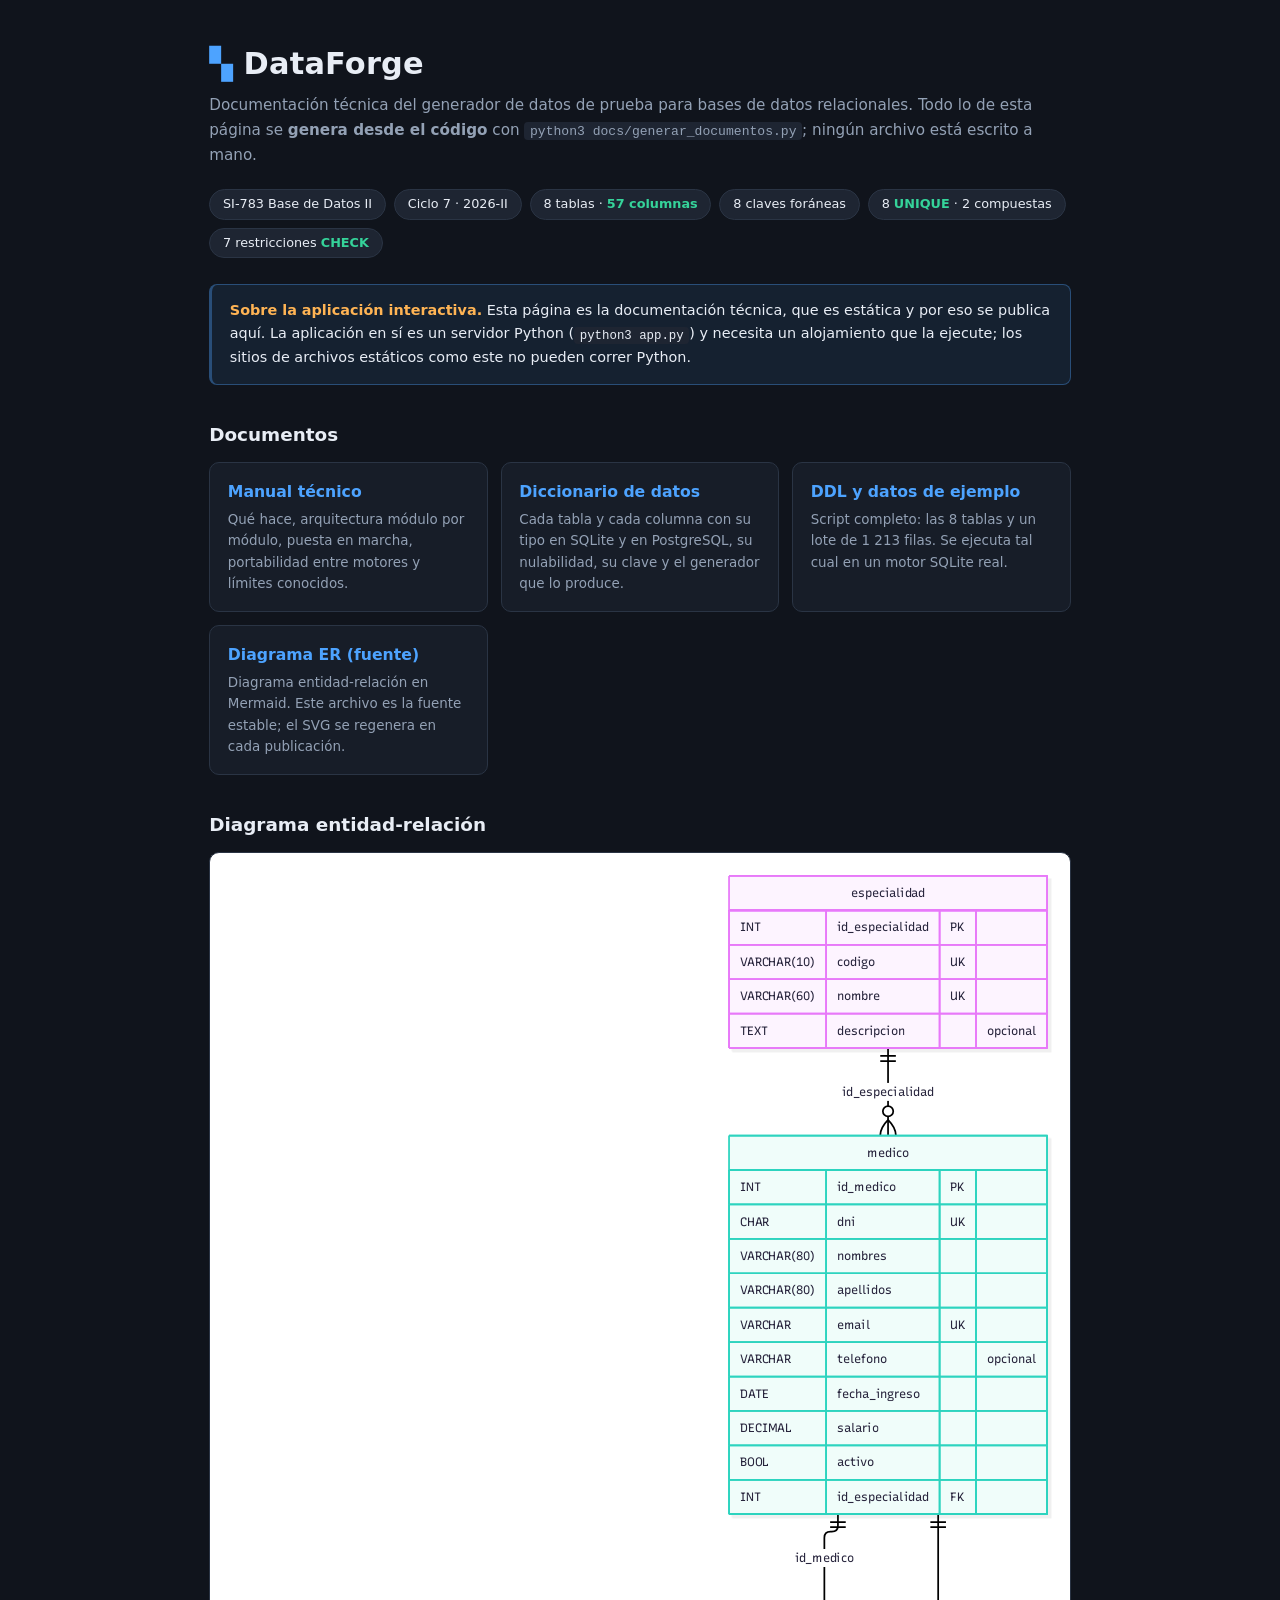
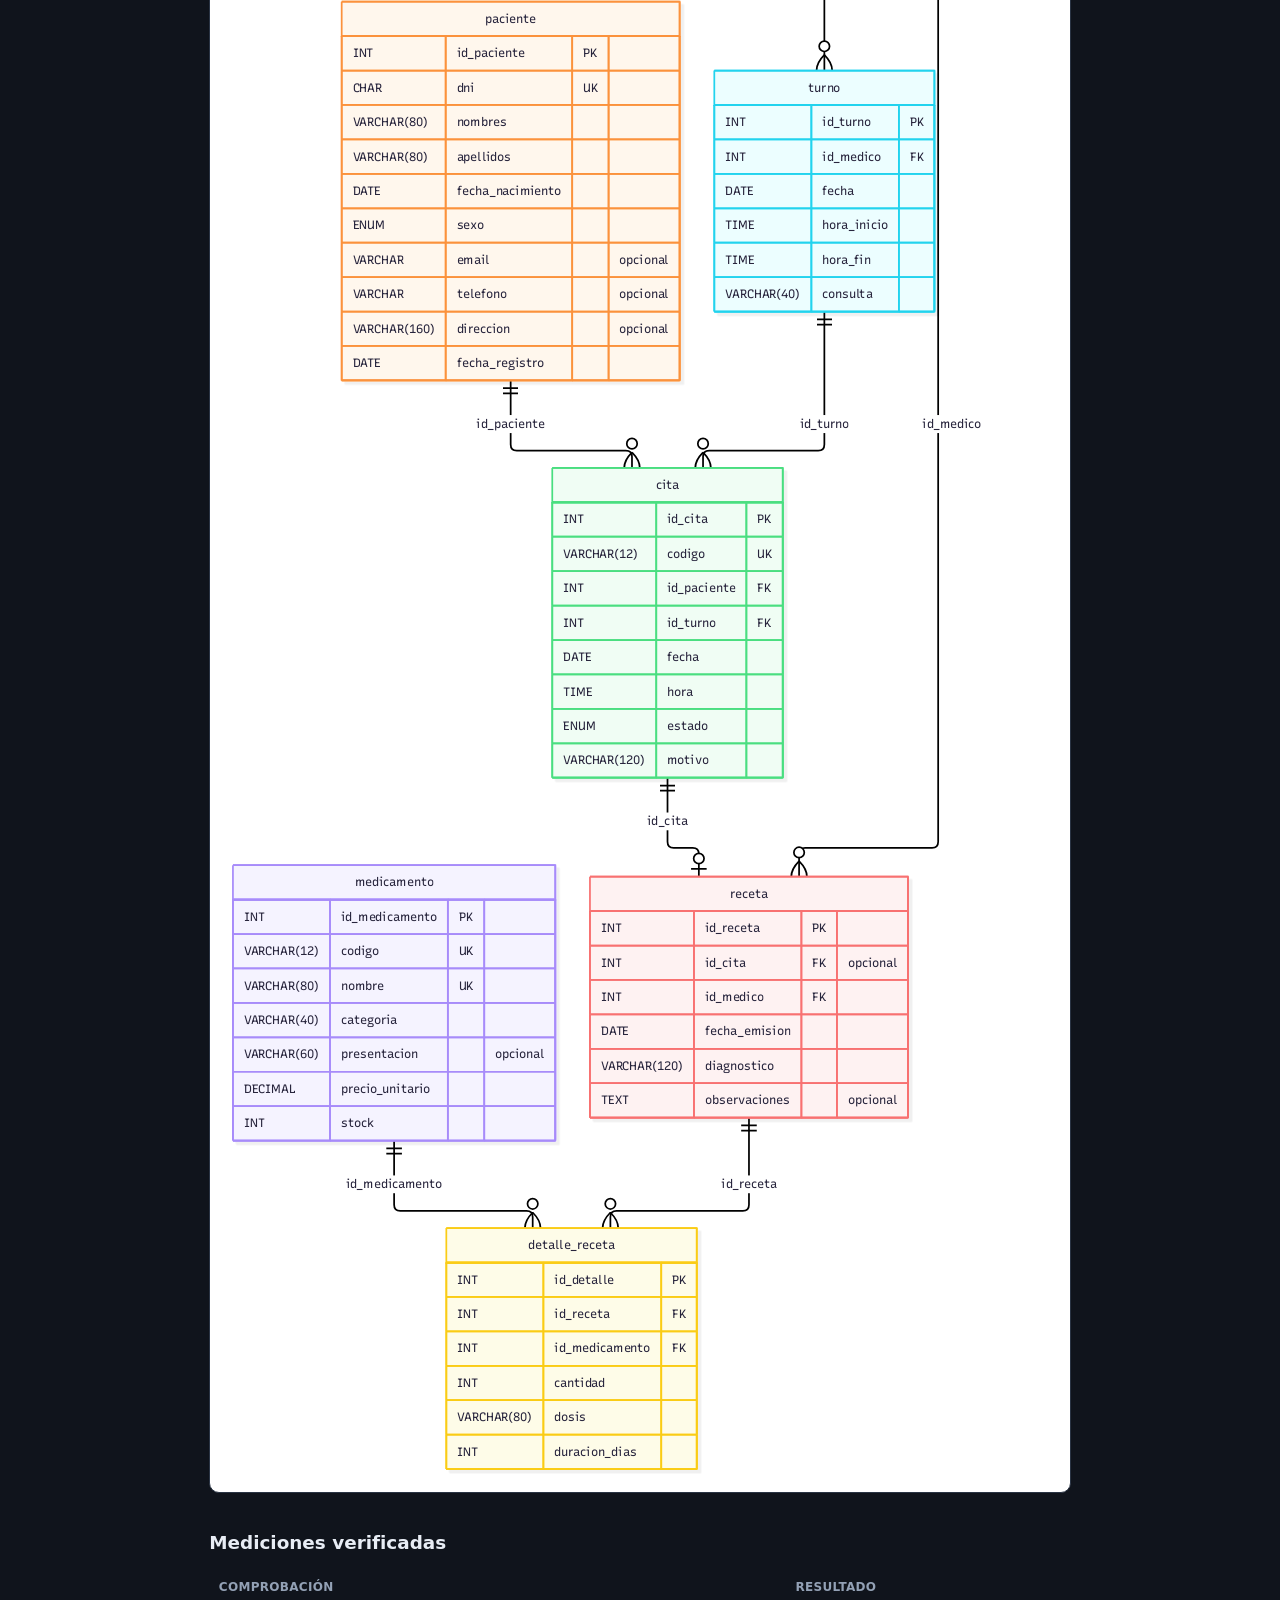
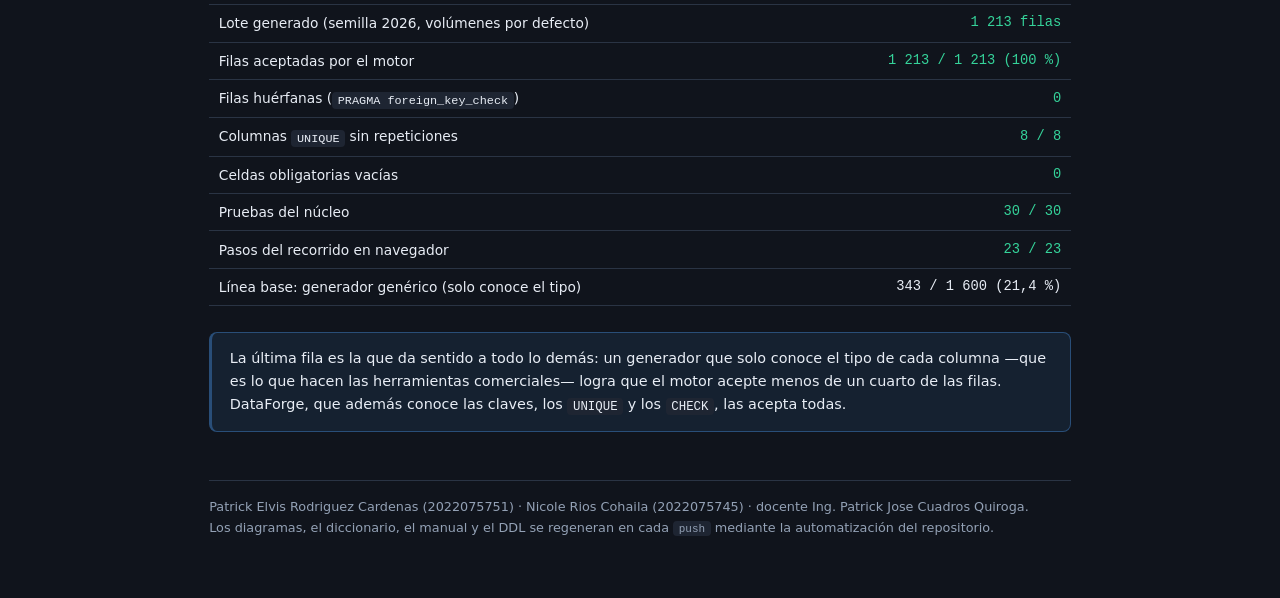
==== docs/index.html @ af7cd3f3 "Publica la documentacion tecnica en Surge - docs/index.html: portada de la documentacion publicada, " ====
<!DOCTYPE html>
<html lang="es">
<head>
<meta charset="utf-8">
<meta name="viewport" content="width=device-width, initial-scale=1">
<title>DataForge · documentación técnica</title>
<meta name="description" content="Documentación técnica generada desde el código de DataForge, generador de datos de prueba para bases de datos. SI-783 Base de Datos II.">
<style>
  :root {
    --fondo: #10141c; --panel: #171d28; --panel-2: #1e2532; --borde: #2a3444;
    --texto: #e8edf5; --tenue: #93a1b5; --acento: #4da3ff; --verde: #35d39a;
    --alerta: #ffb454;
  }
  * { box-sizing: border-box; }
  body {
    margin: 0; background: var(--fondo); color: var(--texto);
    font-family: system-ui, -apple-system, "Segoe UI", Roboto, sans-serif; line-height: 1.6;
  }
  a { color: var(--acento); }
  .caja { max-width: 900px; margin: 0 auto; padding: 2.5rem 1.2rem 4rem; }
  h1 { margin: 0; font-size: 1.9rem; letter-spacing: .2px; }
  h1::before { content: "▚ "; color: var(--acento); }
  h2 { font-size: 1.15rem; margin: 2.2rem 0 .8rem; }
  .sub { color: var(--tenue); margin: .3rem 0 0; font-size: .95rem; }
  .meta {
    display: flex; gap: .5rem; flex-wrap: wrap; margin: 1.4rem 0 0;
  }
  .pastilla {
    background: var(--panel-2); border: 1px solid var(--borde);
    border-radius: 999px; padding: .25rem .8rem; font-size: .8rem;
  }
  .pastilla b { color: var(--verde); }
  .nota {
    background: rgba(77,163,255,.09); border: 1px solid rgba(77,163,255,.35);
    border-left-width: 3px; border-radius: 8px; padding: .9rem 1.1rem;
    margin: 1.6rem 0; font-size: .9rem; color: var(--texto);
  }
  .nota.alerta {
    background: rgba(255,180,84,.09); border-color: rgba(255,180,84,.4);
  }
  .nota strong { color: var(--alerta); }
  .rejilla { display: grid; gap: .8rem; grid-template-columns: repeat(auto-fit, minmax(240px,1fr)); }
  .tarjeta {
    display: block; text-decoration: none; color: inherit;
    background: var(--panel); border: 1px solid var(--borde);
    border-radius: 10px; padding: 1rem 1.1rem; transition: border-color .15s, transform .15s;
  }
  .tarjeta:hover { border-color: var(--acento); transform: translateY(-1px); }
  .tarjeta h3 { margin: 0 0 .3rem; font-size: .98rem; color: var(--acento); }
  .tarjeta p { margin: 0; color: var(--tenue); font-size: .84rem; }
  .tabla { width: 100%; border-collapse: collapse; font-size: .86rem; margin-top: .5rem; }
  .tabla th, .tabla td { text-align: left; padding: .45rem .6rem; border-bottom: 1px solid var(--borde); }
  .tabla th { color: var(--tenue); font-size: .75rem; text-transform: uppercase; letter-spacing: .3px; }
  .tabla td.num { text-align: right; font-family: ui-monospace, monospace; }
  .ok { color: var(--verde); }
  .diagrama {
    background: #fff; border: 1px solid var(--borde); border-radius: 10px;
    padding: 1rem; margin-top: .8rem; overflow: auto;
  }
  .diagrama img, .diagrama object { max-width: 100%; height: auto; display: block; margin: 0 auto; }
  footer { color: var(--tenue); font-size: .8rem; margin-top: 3rem; border-top: 1px solid var(--borde); padding-top: 1rem; }
  code { background: var(--panel-2); padding: .1rem .35rem; border-radius: 4px; font-size: .86em; }
</style>
</head>
<body>
<div class="caja">

  <h1>DataForge</h1>
  <p class="sub">Documentación técnica del generador de datos de prueba para bases de
     datos relacionales. Todo lo de esta página se <strong>genera desde el código</strong>
     con <code>python3 docs/generar_documentos.py</code>; ningún archivo está escrito a mano.</p>

  <div class="meta">
    <span class="pastilla">SI-783 Base de Datos II</span>
    <span class="pastilla">Ciclo 7 · 2026-II</span>
    <span class="pastilla">8 tablas · <b>57 columnas</b></span>
    <span class="pastilla">8 claves foráneas</span>
    <span class="pastilla">8 <b>UNIQUE</b> · 2 compuestas</span>
    <span class="pastilla">7 restricciones <b>CHECK</b></span>
  </div>

  <div class="nota">
    <strong>Sobre la aplicación interactiva.</strong> Esta página es la documentación
    técnica, que es estática y por eso se publica aquí. La aplicación en sí es un
    servidor Python (<code>python3 app.py</code>) y necesita un alojamiento que la
    ejecute; los sitios de archivos estáticos como este no pueden correr Python.
  </div>

  <h2>Documentos</h2>
  <div class="rejilla">
    <a class="tarjeta" href="manual-tecnico.md">
      <h3>Manual técnico</h3>
      <p>Qué hace, arquitectura módulo por módulo, puesta en marcha, portabilidad entre
         motores y límites conocidos.</p>
    </a>
    <a class="tarjeta" href="diccionario-datos.md">
      <h3>Diccionario de datos</h3>
      <p>Cada tabla y cada columna con su tipo en SQLite y en PostgreSQL, su nulabilidad,
         su clave y el generador que lo produce.</p>
    </a>
    <a class="tarjeta" href="ddl.sql">
      <h3>DDL y datos de ejemplo</h3>
      <p>Script completo: las 8 tablas y un lote de 1 213 filas. Se ejecuta tal cual en
         un motor SQLite real.</p>
    </a>
    <a class="tarjeta" href="diagrama-er.mmd">
      <h3>Diagrama ER (fuente)</h3>
      <p>Diagrama entidad-relación en Mermaid. Este archivo es la fuente estable; el SVG
         se regenera en cada publicación.</p>
    </a>
  </div>

  <h2>Diagrama entidad-relación</h2>
  <div class="diagrama">
    <img src="diagrama-er.svg" alt="Diagrama entidad-relación del esquema EPSIS Salud:
         8 entidades con sus columnas, claves primarias, foráneas y únicas, y sus
         ocho relaciones.">
  </div>

  <h2>Mediciones verificadas</h2>
  <table class="tabla">
    <thead><tr><th>Comprobación</th><th>Resultado</th></tr></thead>
    <tbody>
      <tr><td>Lote generado (semilla 2026, volúmenes por defecto)</td><td class="num ok">1 213 filas</td></tr>
      <tr><td>Filas aceptadas por el motor</td><td class="num ok">1 213 / 1 213 (100 %)</td></tr>
      <tr><td>Filas huérfanas (<code>PRAGMA foreign_key_check</code>)</td><td class="num ok">0</td></tr>
      <tr><td>Columnas <code>UNIQUE</code> sin repeticiones</td><td class="num ok">8 / 8</td></tr>
      <tr><td>Celdas obligatorias vacías</td><td class="num ok">0</td></tr>
      <tr><td>Pruebas del núcleo</td><td class="num ok">30 / 30</td></tr>
      <tr><td>Pasos del recorrido en navegador</td><td class="num ok">23 / 23</td></tr>
      <tr><td>Línea base: generador genérico (solo conoce el tipo)</td><td class="num">343 / 1 600 (21,4 %)</td></tr>
    </tbody>
  </table>

  <div class="nota">
    La última fila es la que da sentido a todo lo demás: un generador que solo conoce
    el tipo de cada columna —que es lo que hacen las herramientas comerciales— logra
    que el motor acepte menos de un cuarto de las filas. DataForge, que además conoce
    las claves, los <code>UNIQUE</code> y los <code>CHECK</code>, las acepta todas.
  </div>

  <footer>
    Patrick Elvis Rodriguez Cardenas (2022075751) · Nicole Rios Cohaila (2022075745) ·
    docente Ing. Patrick Jose Cuadros Quiroga.<br>
    Los diagramas, el diccionario, el manual y el DDL se regeneran en cada
    <code>push</code> mediante la automatización del repositorio.
  </footer>

</div>
</body>
</html>
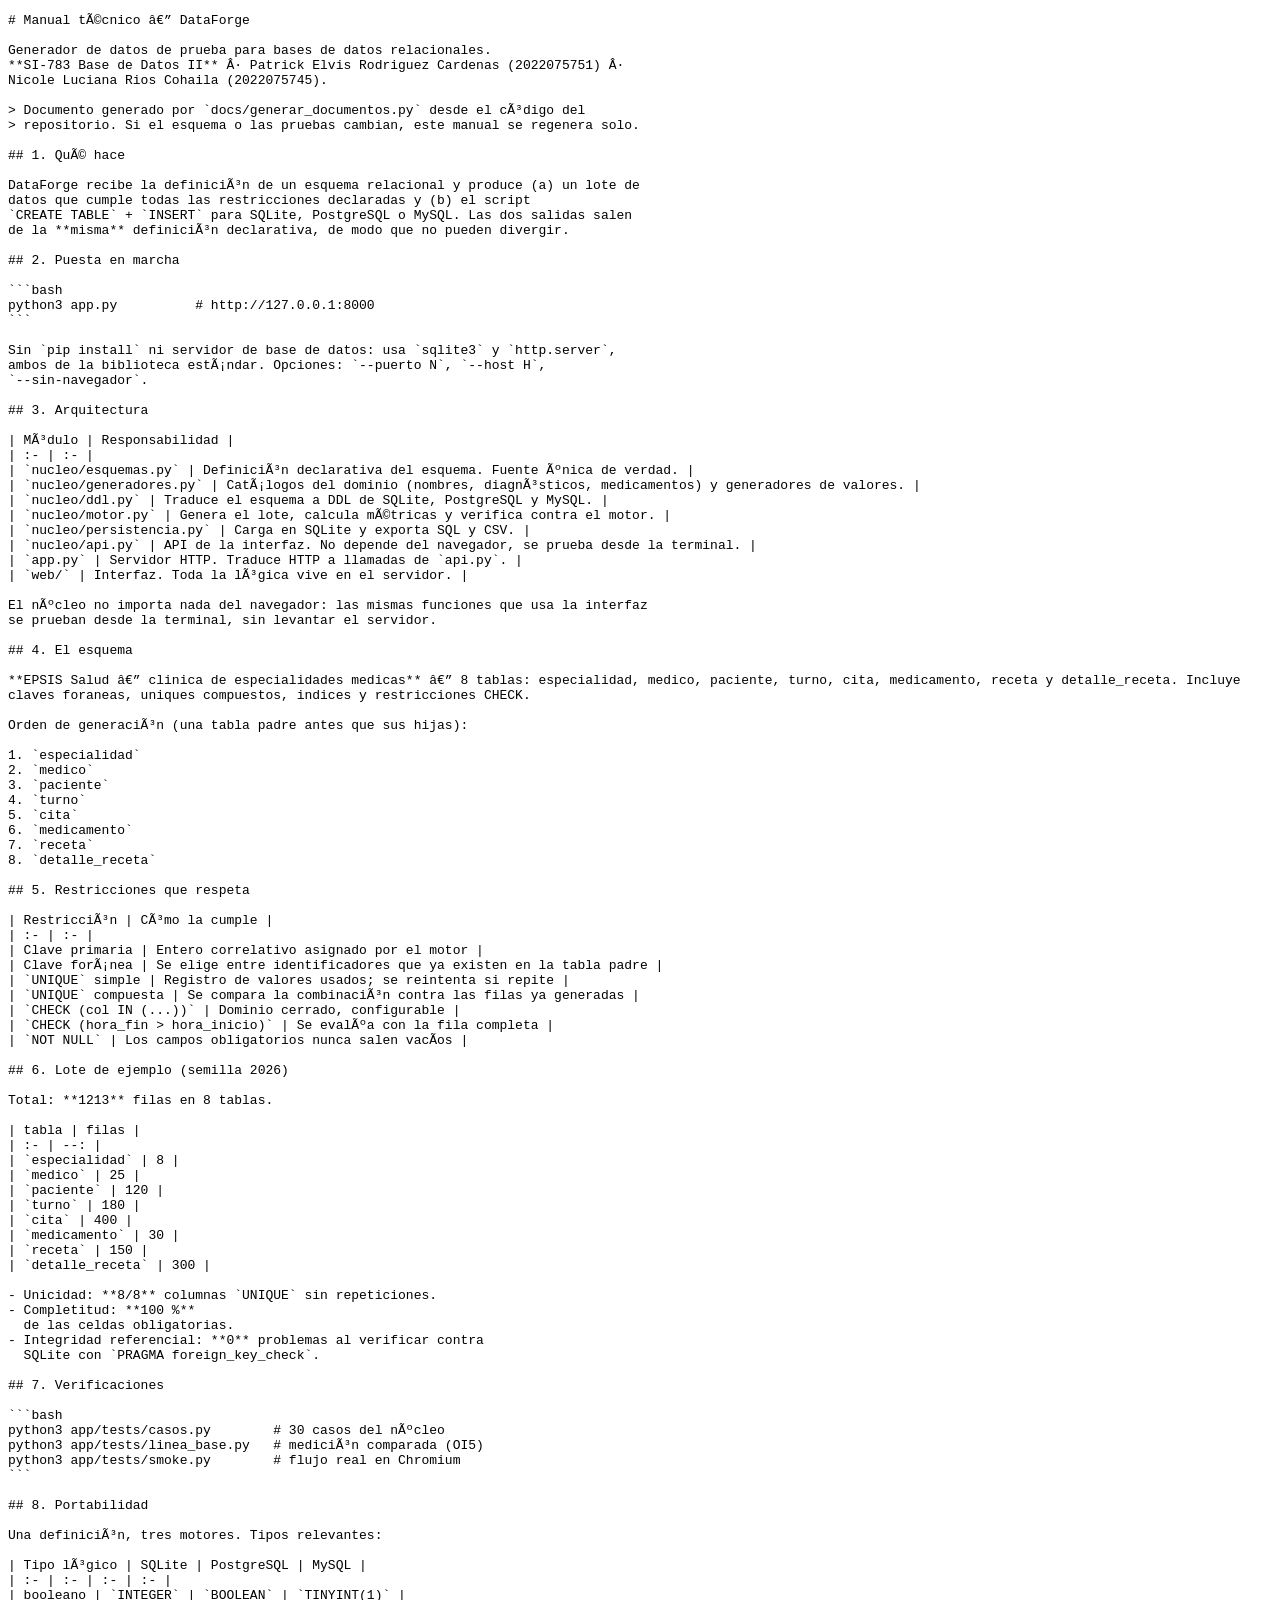
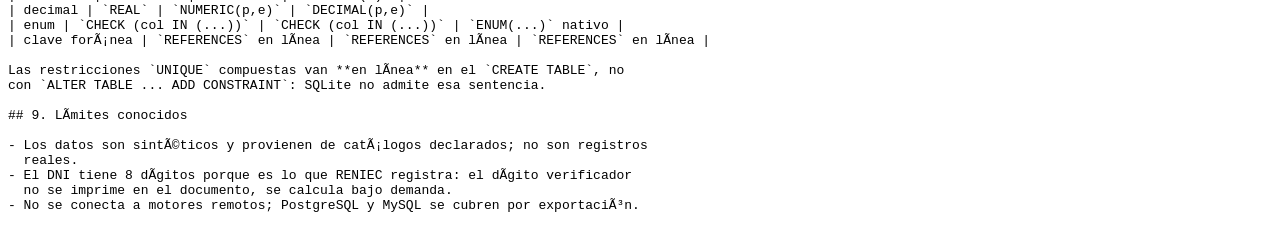
==== commit b407cf68: "Portada de la documentacion y ruta correcta de Chrome en CI - docs/index.html: portada para que la r" ====
--- a/docs/index.html
+++ b/docs/index.html
@@ -4,148 +4,43 @@
 <meta charset="utf-8">
 <meta name="viewport" content="width=device-width, initial-scale=1">
 <title>DataForge · documentación técnica</title>
-<meta name="description" content="Documentación técnica generada desde el código de DataForge, generador de datos de prueba para bases de datos. SI-783 Base de Datos II.">
+<meta name="description" content="Documentación técnica de DataForge, generador de datos de prueba para bases de datos relacionales. SI-783 Base de Datos II.">
+<meta http-equiv="refresh" content="1; url=./manual-tecnico.md">
 <style>
-  :root {
-    --fondo: #10141c; --panel: #171d28; --panel-2: #1e2532; --borde: #2a3444;
-    --texto: #e8edf5; --tenue: #93a1b5; --acento: #4da3ff; --verde: #35d39a;
-    --alerta: #ffb454;
+  :root { --fondo:#10141c; --texto:#e8edf5; --tenue:#93a1b5; --acento:#4da3ff; }
+  body {
+    margin:0; min-height:100vh; display:grid; place-items:center;
+    background:var(--fondo); color:var(--texto); text-align:center;
+    font-family: system-ui, -apple-system, "Segoe UI", Roboto, sans-serif;
   }
-  * { box-sizing: border-box; }
-  body {
-    margin: 0; background: var(--fondo); color: var(--texto);
-    font-family: system-ui, -apple-system, "Segoe UI", Roboto, sans-serif; line-height: 1.6;
+  main { padding: 2rem 1.2rem; max-width: 34rem; }
+  h1 { margin:0 0 .3rem; font-size:1.6rem; }
+  h1::before { content:"▚ "; color:var(--acento); }
+  p.sub { color:var(--tenue); margin:.2rem 0 1.4rem; font-size:.92rem; }
+  a.boton {
+    display:inline-block; background:var(--acento); color:#08111d; font-weight:600;
+    padding:.6rem 1.2rem; border-radius:8px; text-decoration:none;
   }
-  a { color: var(--acento); }
-  .caja { max-width: 900px; margin: 0 auto; padding: 2.5rem 1.2rem 4rem; }
-  h1 { margin: 0; font-size: 1.9rem; letter-spacing: .2px; }
-  h1::before { content: "▚ "; color: var(--acento); }
-  h2 { font-size: 1.15rem; margin: 2.2rem 0 .8rem; }
-  .sub { color: var(--tenue); margin: .3rem 0 0; font-size: .95rem; }
-  .meta {
-    display: flex; gap: .5rem; flex-wrap: wrap; margin: 1.4rem 0 0;
-  }
-  .pastilla {
-    background: var(--panel-2); border: 1px solid var(--borde);
-    border-radius: 999px; padding: .25rem .8rem; font-size: .8rem;
-  }
-  .pastilla b { color: var(--verde); }
-  .nota {
-    background: rgba(77,163,255,.09); border: 1px solid rgba(77,163,255,.35);
-    border-left-width: 3px; border-radius: 8px; padding: .9rem 1.1rem;
-    margin: 1.6rem 0; font-size: .9rem; color: var(--texto);
-  }
-  .nota.alerta {
-    background: rgba(255,180,84,.09); border-color: rgba(255,180,84,.4);
-  }
-  .nota strong { color: var(--alerta); }
-  .rejilla { display: grid; gap: .8rem; grid-template-columns: repeat(auto-fit, minmax(240px,1fr)); }
-  .tarjeta {
-    display: block; text-decoration: none; color: inherit;
-    background: var(--panel); border: 1px solid var(--borde);
-    border-radius: 10px; padding: 1rem 1.1rem; transition: border-color .15s, transform .15s;
-  }
-  .tarjeta:hover { border-color: var(--acento); transform: translateY(-1px); }
-  .tarjeta h3 { margin: 0 0 .3rem; font-size: .98rem; color: var(--acento); }
-  .tarjeta p { margin: 0; color: var(--tenue); font-size: .84rem; }
-  .tabla { width: 100%; border-collapse: collapse; font-size: .86rem; margin-top: .5rem; }
-  .tabla th, .tabla td { text-align: left; padding: .45rem .6rem; border-bottom: 1px solid var(--borde); }
-  .tabla th { color: var(--tenue); font-size: .75rem; text-transform: uppercase; letter-spacing: .3px; }
-  .tabla td.num { text-align: right; font-family: ui-monospace, monospace; }
-  .ok { color: var(--verde); }
-  .diagrama {
-    background: #fff; border: 1px solid var(--borde); border-radius: 10px;
-    padding: 1rem; margin-top: .8rem; overflow: auto;
-  }
-  .diagrama img, .diagrama object { max-width: 100%; height: auto; display: block; margin: 0 auto; }
-  footer { color: var(--tenue); font-size: .8rem; margin-top: 3rem; border-top: 1px solid var(--borde); padding-top: 1rem; }
-  code { background: var(--panel-2); padding: .1rem .35rem; border-radius: 4px; font-size: .86em; }
+  ul { text-align:left; color:var(--tenue); font-size:.88rem; line-height:1.9; margin:1.6rem 0 0; padding-left:1.2rem; }
+  code { background:#1e2532; padding:.1rem .35rem; border-radius:4px; font-size:.86em; }
 </style>
 </head>
 <body>
-<div class="caja">
-
+<main>
   <h1>DataForge</h1>
-  <p class="sub">Documentación técnica del generador de datos de prueba para bases de
-     datos relacionales. Todo lo de esta página se <strong>genera desde el código</strong>
-     con <code>python3 docs/generar_documentos.py</code>; ningún archivo está escrito a mano.</p>
-
-  <div class="meta">
-    <span class="pastilla">SI-783 Base de Datos II</span>
-    <span class="pastilla">Ciclo 7 · 2026-II</span>
-    <span class="pastilla">8 tablas · <b>57 columnas</b></span>
-    <span class="pastilla">8 claves foráneas</span>
-    <span class="pastilla">8 <b>UNIQUE</b> · 2 compuestas</span>
-    <span class="pastilla">7 restricciones <b>CHECK</b></span>
-  </div>
-
-  <div class="nota">
-    <strong>Sobre la aplicación interactiva.</strong> Esta página es la documentación
-    técnica, que es estática y por eso se publica aquí. La aplicación en sí es un
-    servidor Python (<code>python3 app.py</code>) y necesita un alojamiento que la
-    ejecute; los sitios de archivos estáticos como este no pueden correr Python.
-  </div>
-
-  <h2>Documentos</h2>
-  <div class="rejilla">
-    <a class="tarjeta" href="manual-tecnico.md">
-      <h3>Manual técnico</h3>
-      <p>Qué hace, arquitectura módulo por módulo, puesta en marcha, portabilidad entre
-         motores y límites conocidos.</p>
-    </a>
-    <a class="tarjeta" href="diccionario-datos.md">
-      <h3>Diccionario de datos</h3>
-      <p>Cada tabla y cada columna con su tipo en SQLite y en PostgreSQL, su nulabilidad,
-         su clave y el generador que lo produce.</p>
-    </a>
-    <a class="tarjeta" href="ddl.sql">
-      <h3>DDL y datos de ejemplo</h3>
-      <p>Script completo: las 8 tablas y un lote de 1 213 filas. Se ejecuta tal cual en
-         un motor SQLite real.</p>
-    </a>
-    <a class="tarjeta" href="diagrama-er.mmd">
-      <h3>Diagrama ER (fuente)</h3>
-      <p>Diagrama entidad-relación en Mermaid. Este archivo es la fuente estable; el SVG
-         se regenera en cada publicación.</p>
-    </a>
-  </div>
-
-  <h2>Diagrama entidad-relación</h2>
-  <div class="diagrama">
-    <img src="diagrama-er.svg" alt="Diagrama entidad-relación del esquema EPSIS Salud:
-         8 entidades con sus columnas, claves primarias, foráneas y únicas, y sus
-         ocho relaciones.">
-  </div>
-
-  <h2>Mediciones verificadas</h2>
-  <table class="tabla">
-    <thead><tr><th>Comprobación</th><th>Resultado</th></tr></thead>
-    <tbody>
-      <tr><td>Lote generado (semilla 2026, volúmenes por defecto)</td><td class="num ok">1 213 filas</td></tr>
-      <tr><td>Filas aceptadas por el motor</td><td class="num ok">1 213 / 1 213 (100 %)</td></tr>
-      <tr><td>Filas huérfanas (<code>PRAGMA foreign_key_check</code>)</td><td class="num ok">0</td></tr>
-      <tr><td>Columnas <code>UNIQUE</code> sin repeticiones</td><td class="num ok">8 / 8</td></tr>
-      <tr><td>Celdas obligatorias vacías</td><td class="num ok">0</td></tr>
-      <tr><td>Pruebas del núcleo</td><td class="num ok">30 / 30</td></tr>
-      <tr><td>Pasos del recorrido en navegador</td><td class="num ok">23 / 23</td></tr>
-      <tr><td>Línea base: generador genérico (solo conoce el tipo)</td><td class="num">343 / 1 600 (21,4 %)</td></tr>
-    </tbody>
-  </table>
-
-  <div class="nota">
-    La última fila es la que da sentido a todo lo demás: un generador que solo conoce
-    el tipo de cada columna —que es lo que hacen las herramientas comerciales— logra
-    que el motor acepte menos de un cuarto de las filas. DataForge, que además conoce
-    las claves, los <code>UNIQUE</code> y los <code>CHECK</code>, las acepta todas.
-  </div>
-
-  <footer>
-    Patrick Elvis Rodriguez Cardenas (2022075751) · Nicole Rios Cohaila (2022075745) ·
-    docente Ing. Patrick Jose Cuadros Quiroga.<br>
-    Los diagramas, el diccionario, el manual y el DDL se regeneran en cada
-    <code>push</code> mediante la automatización del repositorio.
-  </footer>
-
-</div>
+  <p class="sub">Documentación técnica · SI-783 Base de Datos II</p>
+  <p><a class="boton" href="./manual-tecnico.md">Abrir el manual técnico</a></p>
+  <ul>
+    <li><a href="./manual-tecnico.md">Manual técnico</a> — qué hace y cómo se ejecuta</li>
+    <li><a href="./diccionario-datos.md">Diccionario de datos</a> — tablas, columnas y claves</li>
+    <li><a href="./ddl.sql">DDL y datos de ejemplo</a> — script de SQLite con 1 213 filas</li>
+    <li><a href="./diagrama-er.mmd">Diagrama ER</a> — fuente en Mermaid</li>
+  </ul>
+  <p class="sub" style="margin-top:1.8rem">
+    La aplicación interactiva es un servidor Python y se despliega en
+    <a href="https://render.com" style="color:var(--acento)">Render</a>;
+    los alojamientos de archivos estáticos no pueden ejecutarla.
+  </p>
+</main>
 </body>
 </html>
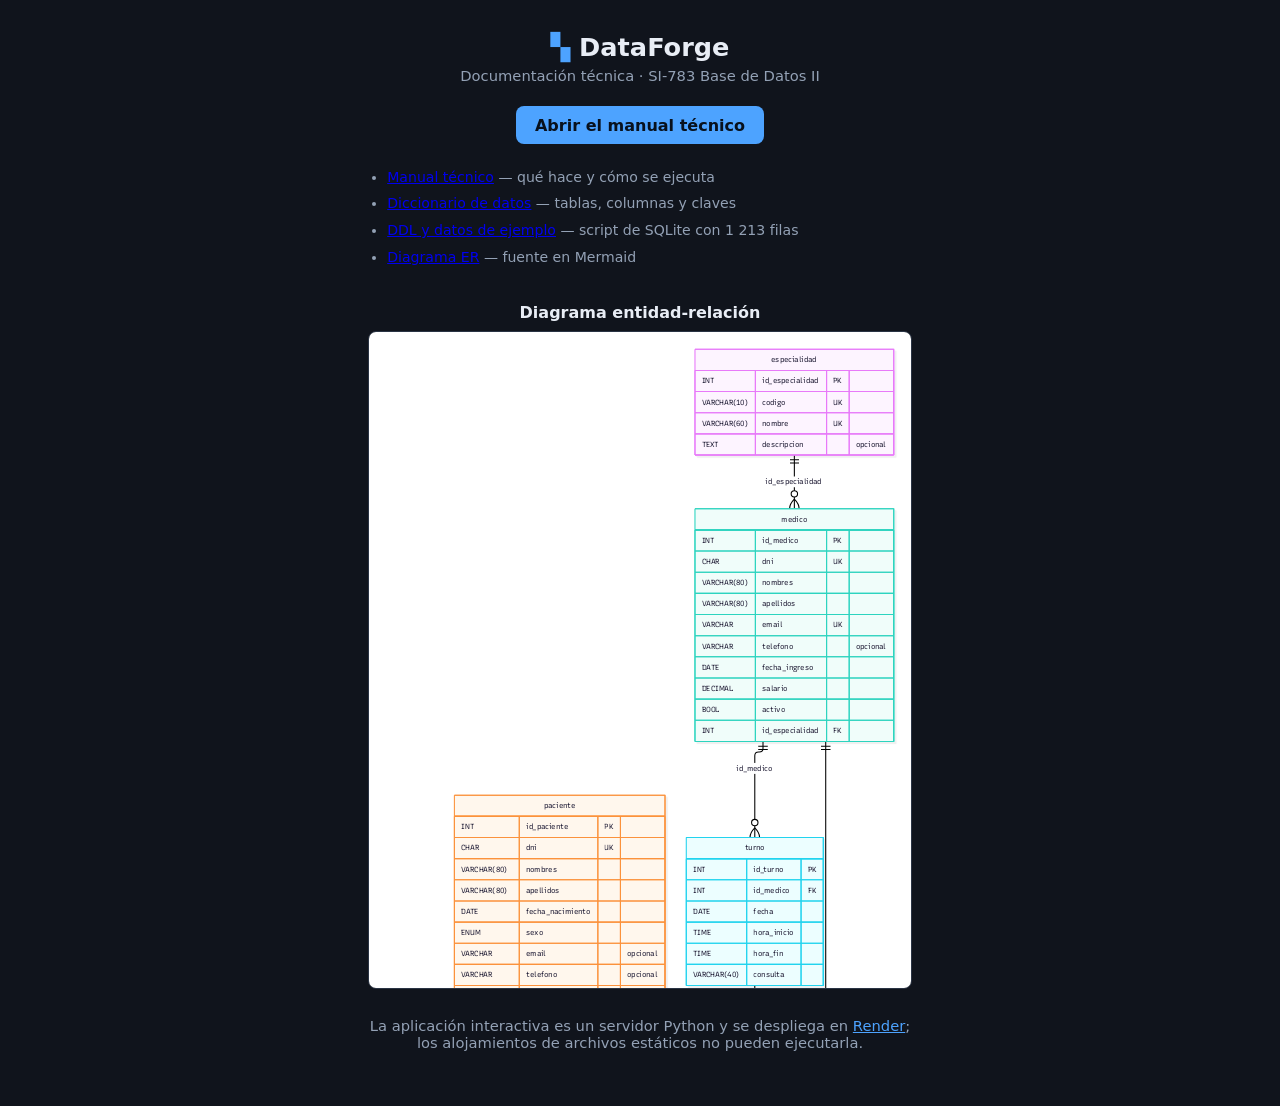
==== commit 3d0ba91f: "Portada de la documentacion: quita el meta-refresh y muestra el diagrama El meta http-equiv=refresh " ====
--- a/docs/index.html
+++ b/docs/index.html
@@ -5,7 +5,8 @@
 <meta name="viewport" content="width=device-width, initial-scale=1">
 <title>DataForge · documentación técnica</title>
 <meta name="description" content="Documentación técnica de DataForge, generador de datos de prueba para bases de datos relacionales. SI-783 Base de Datos II.">
-<meta http-equiv="refresh" content="1; url=./manual-tecnico.md">
+<!-- Sin meta-refresh: redirigia al .md, que el navegador muestra como texto
+     crudo. La portada es la portada, con enlaces que ellector puede elegir. -->
 <style>
   :root { --fondo:#10141c; --texto:#e8edf5; --tenue:#93a1b5; --acento:#4da3ff; }
   body {
@@ -21,7 +22,13 @@
     display:inline-block; background:var(--acento); color:#08111d; font-weight:600;
     padding:.6rem 1.2rem; border-radius:8px; text-decoration:none;
   }
-  ul { text-align:left; color:var(--tenue); font-size:.88rem; line-height:1.9; margin:1.6rem 0 0; padding-left:1.2rem; }
+  ul { text-align:left; color:var(--tenue); font-size:.88rem; line-height:1.9; margin:1.2rem 0 0; padding-left:1.2rem; }
+  h2 { font-size:1rem; color:var(--texto); margin:2rem 0 .6rem; }
+  .diagrama {
+    background:#fff; border:1px solid var(--borde, #2a3444); border-radius:8px;
+    padding:.8rem; max-height:70vh; overflow:auto;
+  }
+  .diagrama img { max-width:100%; height:auto; display:block; margin:0 auto; }
   code { background:#1e2532; padding:.1rem .35rem; border-radius:4px; font-size:.86em; }
 </style>
 </head>
@@ -36,6 +43,15 @@
     <li><a href="./ddl.sql">DDL y datos de ejemplo</a> — script de SQLite con 1 213 filas</li>
     <li><a href="./diagrama-er.mmd">Diagrama ER</a> — fuente en Mermaid</li>
   </ul>
+
+  <h2>Diagrama entidad-relación</h2>
+  <div class="diagrama">
+    <img src="./diagrama-er.svg"
+         alt="Diagrama entidad-relación del esquema EPSIS Salud: ocho entidades
+              con sus columnas, claves primarias, foráneas y únicas, y sus ocho
+              relaciones.">
+  </div>
+
   <p class="sub" style="margin-top:1.8rem">
     La aplicación interactiva es un servidor Python y se despliega en
     <a href="https://render.com" style="color:var(--acento)">Render</a>;
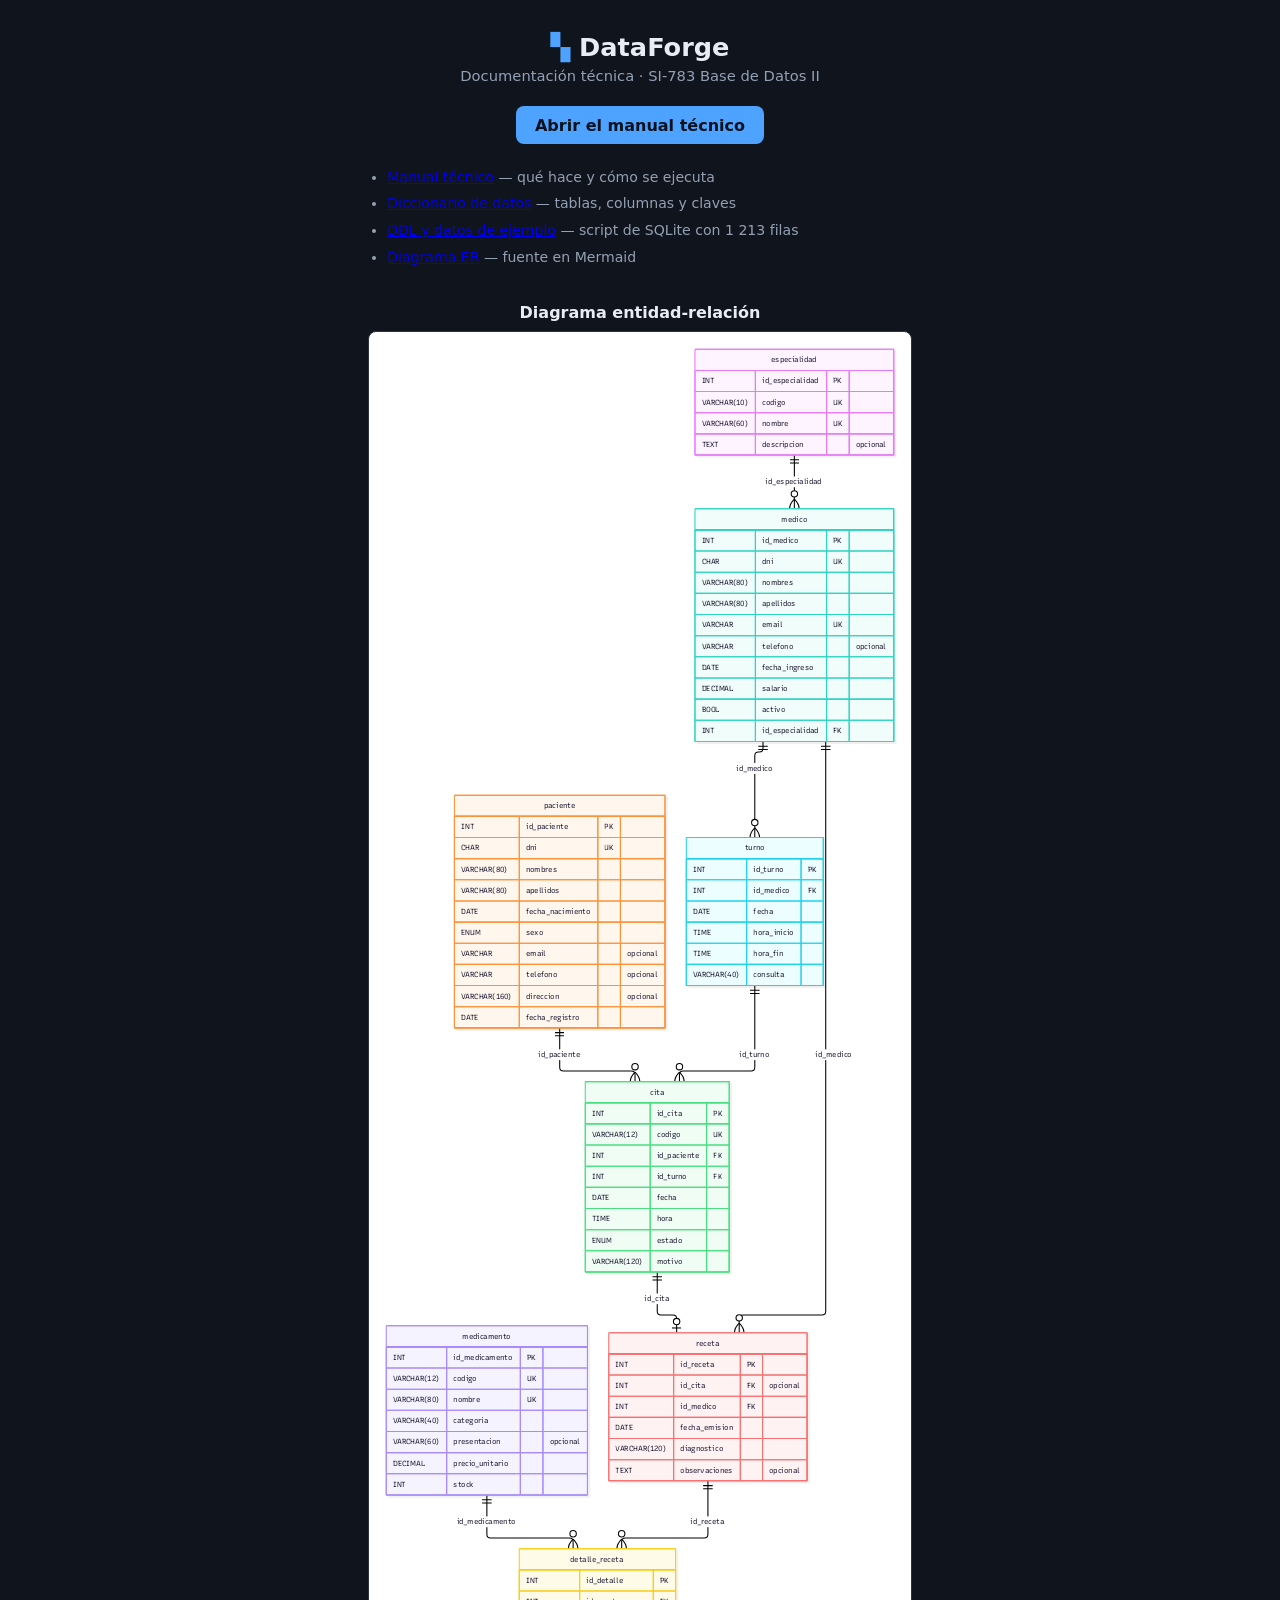
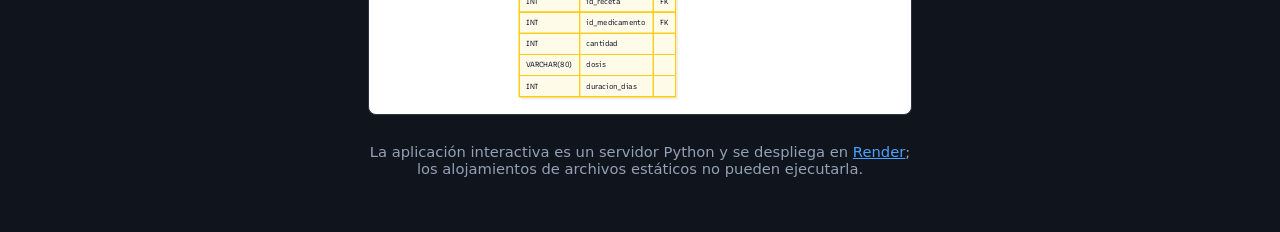
==== commit 6066ec9e: "Portada: muestra el diagrama ER completo, sin recorte El contenedor del diagrama tenia max-height co" ====
--- a/docs/index.html
+++ b/docs/index.html
@@ -26,8 +26,10 @@
   h2 { font-size:1rem; color:var(--texto); margin:2rem 0 .6rem; }
   .diagrama {
     background:#fff; border:1px solid var(--borde, #2a3444); border-radius:8px;
-    padding:.8rem; max-height:70vh; overflow:auto;
+    padding:.8rem;
   }
+  /* Sin max-height ni overflow: el diagrama tiene ocho entidades y con un
+     recorte el lector solo ve la mitad sin notar que hay mas. */
   .diagrama img { max-width:100%; height:auto; display:block; margin:0 auto; }
   code { background:#1e2532; padding:.1rem .35rem; border-radius:4px; font-size:.86em; }
 </style>
